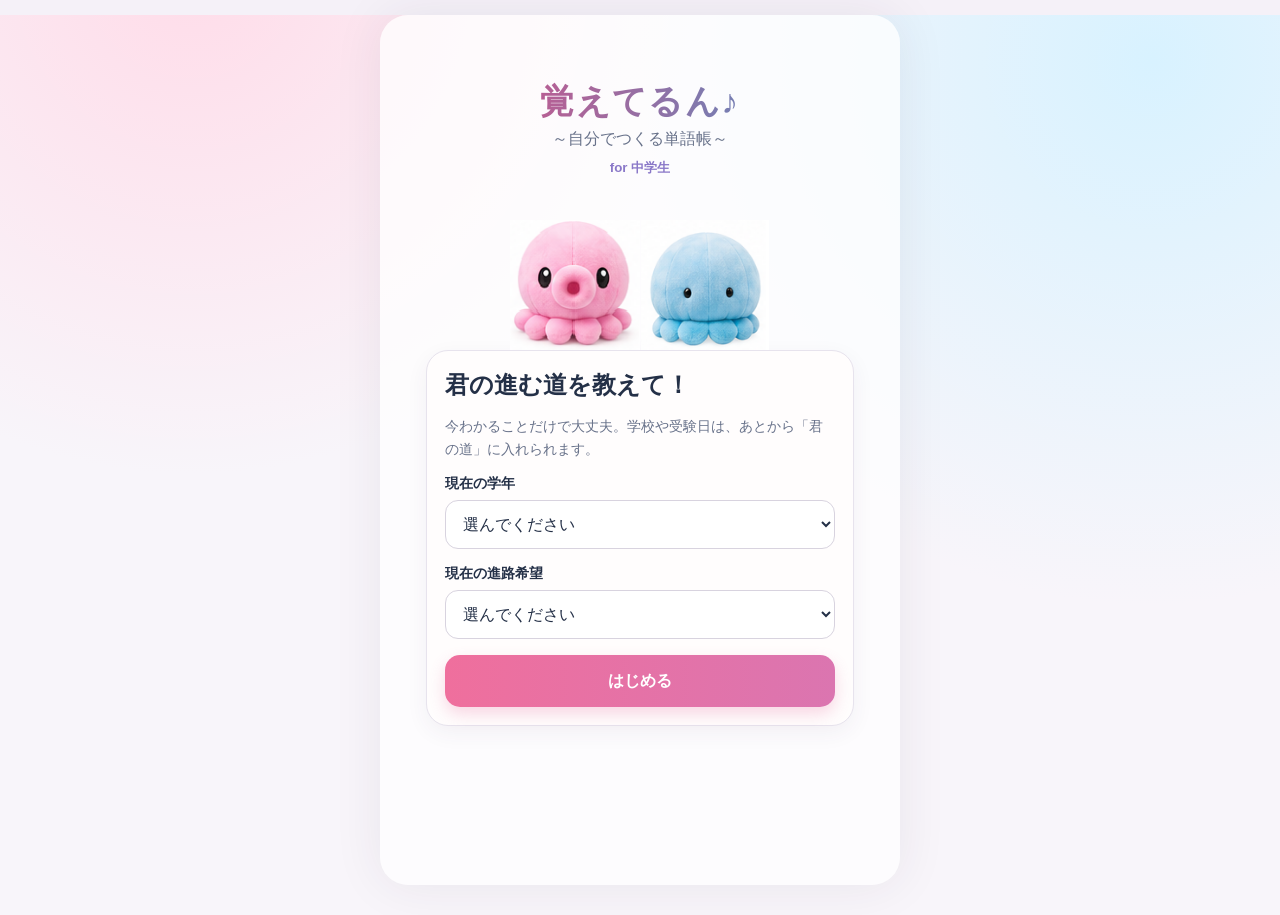
==== index.html @ 460a7e3c "Initial release of 覚えてるん v0.1" ====
<!doctype html>
<html lang="ja">
<head>
  <meta charset="utf-8">
  <meta name="viewport" content="width=device-width,initial-scale=1,viewport-fit=cover">
  <meta name="theme-color" content="#fff7fb">
  <meta name="description" content="覚えていないことを見つけるのが怖くない、自分でつくる中学生向け単語帳。">
  <title>覚えてるん♪ ～自分でつくる単語帳～</title>
  <link rel="stylesheet" href="styles.css">
</head>
<body>
  <div id="app" class="app-shell" aria-live="polite"></div>
  <div id="toast" class="toast" role="status"></div>
  <input id="import-file" type="file" accept="application/json" hidden>
  <script src="js/config.js"></script>
  <script src="js/stories.js"></script>
  <script src="js/storage.js"></script>
  <script src="js/app.js"></script>
</body>
</html>
---- styles.css ----
:root{--ink:#243047;--muted:#68728a;--paper:#fffdfd;--pink:#ef6f9d;--pink-soft:#ffe2ec;--blue:#5aa9d6;--blue-soft:#dff3ff;--violet:#8a78c8;--line:#e7e3ed;--shadow:0 10px 30px rgba(65,54,91,.10);--radius:22px;--safe:env(safe-area-inset-bottom,0px)}
.exam-goal{background:linear-gradient(135deg,#fff4f8,#edf8ff);border-color:#ead9e4}.exam-goal span{color:var(--violet);font-size:13px;font-weight:700}.exam-goal h2{font-size:25px;margin:8px 0 4px}.exam-goal p{margin:0;color:var(--muted)}.exam-goal.today{background:linear-gradient(135deg,#fff0f5,#e7f5ff)}.exam-goal.complete{background:#f5f2f8}
*{box-sizing:border-box}html{background:#f5f1f8}body{margin:0;color:var(--ink);font-family:"Hiragino Kaku Gothic ProN","Yu Gothic",Meiryo,sans-serif;background:radial-gradient(circle at 15% -5%,#ffdce9 0,transparent 35%),radial-gradient(circle at 90% 5%,#d8f2ff 0,transparent 38%),#f8f5fa;min-height:100vh}button,input,select,textarea{font:inherit}button{cursor:pointer}.app-shell{max-width:520px;min-height:100vh;margin:auto;background:rgba(255,255,255,.75);box-shadow:0 0 50px rgba(46,38,62,.08);padding-bottom:calc(82px + var(--safe))}.topbar{position:sticky;top:0;z-index:5;display:flex;align-items:center;gap:10px;padding:14px 18px;background:rgba(255,253,254,.92);backdrop-filter:blur(12px);border-bottom:1px solid rgba(231,227,237,.8)}.topbar h1{font-size:18px;margin:0;flex:1}.back,.icon-btn{border:0;background:#f0edf5;color:var(--ink);width:42px;height:42px;border-radius:14px}.content{padding:18px}.brand{text-align:center;padding:12px 8px 8px}.brand h1{font-size:34px;letter-spacing:.04em;margin:0;background:linear-gradient(90deg,#d94f84,#528fc3);color:transparent;background-clip:text}.brand p{margin:4px 0;color:var(--muted)}.brand small{display:inline-block;margin-top:5px;color:var(--violet);font-weight:700}.home-actions{display:grid;gap:14px;margin-top:16px}.hero-action{border:0;min-height:170px;border-radius:28px;padding:18px;text-align:left;display:grid;grid-template-columns:1fr 130px;align-items:center;box-shadow:var(--shadow);color:var(--ink);transition:.18s transform}.hero-action:active{transform:scale(.985)}.hero-action.absorb{background:linear-gradient(135deg,#fff1f6,#ffdce8)}.hero-action.release{background:linear-gradient(135deg,#eef9ff,#d7f0ff)}.hero-action img{width:125px;height:125px;object-fit:contain;justify-self:end}.hero-action strong{display:block;font-size:27px}.hero-action span{display:block;margin-top:8px;line-height:1.5}.sub-actions{display:grid;grid-template-columns:1fr 1fr;gap:12px}.sub-action{min-height:92px;border:1px solid var(--line);border-radius:20px;background:var(--paper);padding:15px;text-align:left;color:var(--ink);box-shadow:0 5px 16px rgba(65,54,91,.06)}.sub-action strong{display:block;font-size:18px}.sub-action span{font-size:13px;color:var(--muted)}.daily-note{margin:18px 0 0;padding:14px 16px;border-radius:18px;background:#f3effc;color:#5c4d81;font-size:14px;line-height:1.6}.bottom-nav{position:fixed;bottom:0;z-index:8;width:min(520px,100%);display:grid;grid-template-columns:repeat(5,1fr);padding:8px 8px calc(8px + var(--safe));background:rgba(255,255,255,.95);backdrop-filter:blur(14px);border-top:1px solid var(--line)}.bottom-nav button{border:0;background:transparent;color:var(--muted);font-size:11px;min-height:54px;border-radius:14px}.bottom-nav button b{display:block;font-size:19px;margin-bottom:2px}.bottom-nav button.active{background:#f5eef6;color:#a74773;font-weight:700}.panel{background:var(--paper);border:1px solid var(--line);border-radius:var(--radius);padding:18px;box-shadow:0 7px 22px rgba(65,54,91,.06);margin-bottom:14px}.panel h2,.panel h3{margin:0 0 12px}.muted{color:var(--muted);font-size:14px;line-height:1.65}.field{display:block;margin:0 0 16px}.field>span,.legend{display:block;font-size:14px;font-weight:700;margin-bottom:7px}.req{color:#c64d76}.field input,.field select,.field textarea{width:100%;min-height:49px;padding:12px 13px;border:1px solid #d8d3df;border-radius:13px;background:#fff;color:var(--ink);font-size:16px}.field textarea{min-height:100px;resize:vertical}.field input:focus,.field select:focus,.field textarea:focus{outline:3px solid rgba(90,169,214,.22);border-color:var(--blue)}.grid-2{display:grid;grid-template-columns:1fr 1fr;gap:12px}.chips{display:flex;gap:8px;flex-wrap:wrap}.chip{position:relative}.chip input{position:absolute;opacity:0}.chip span,.filter-chip{display:inline-flex;align-items:center;min-height:42px;padding:8px 13px;border:1px solid #d9d3e0;border-radius:999px;background:#fff;font-size:14px}.chip input:checked+span,.filter-chip.selected{background:#ede5ff;border-color:#9a7fda;color:#554177;font-weight:700}.primary,.secondary,.danger,.choice{width:100%;min-height:52px;border-radius:15px;border:0;padding:12px 15px;font-weight:700}.primary{background:linear-gradient(90deg,var(--pink),#db75b0);color:#fff;box-shadow:0 7px 16px rgba(226,94,145,.24)}.primary.blue{background:linear-gradient(90deg,#4fa4d5,#6fafd7)}.secondary{background:#f0edf5;color:var(--ink)}.danger{background:#fff0f2;color:#a83f58;border:1px solid #f2c9d1}.inline-actions{display:flex;gap:10px}.inline-actions>*{flex:1}.link-btn{border:0;background:transparent;color:#576fbd;text-decoration:underline;padding:8px}.section-title{display:flex;align-items:center;justify-content:space-between;margin:8px 0 12px}.section-title h2{font-size:21px;margin:0}.count{font-size:13px;color:var(--muted)}.empty{text-align:center;padding:30px 15px;color:var(--muted)}.option-list{display:grid;gap:10px}.choice{background:#fff;border:1px solid var(--line);text-align:left;color:var(--ink);box-shadow:0 5px 14px rgba(65,54,91,.04)}.choice span{display:block;color:var(--muted);font-size:13px;margin-top:4px}.review-card{min-height:330px;display:flex;flex-direction:column;justify-content:center;text-align:center;background:linear-gradient(145deg,#fff,#fff8fb)}.review-card .subject{color:var(--pink);font-size:13px;font-weight:700}.review-card h2{font-size:27px;line-height:1.55;margin:22px 0}.answer{margin:14px 0;padding:18px;text-align:left;border-radius:16px;background:#f1f8fc;white-space:pre-wrap;line-height:1.75}.ratings{display:grid;grid-template-columns:1fr 1fr;gap:10px}.ratings button{min-height:55px;border:1px solid var(--line);border-radius:15px;background:#fff;color:var(--ink);font-weight:700}.ratings button:nth-child(1){background:#e5f7ee}.ratings button:nth-child(2){background:#edf5ff}.ratings button:nth-child(3){background:#fff7dd}.ratings button:nth-child(4){background:#f5f0fa}.progress{height:7px;background:#eae6ef;border-radius:999px;overflow:hidden;margin-bottom:15px}.progress i{display:block;height:100%;background:linear-gradient(90deg,var(--pink),var(--blue))}.milestone{background:linear-gradient(135deg,#685d9d,#4e83ae);color:#fff}.milestone .muted{color:#e7e8f6}.exam-item,.story-item{display:flex;align-items:center;gap:12px;padding:14px 0;border-bottom:1px solid var(--line)}.exam-item:last-child,.story-item:last-child{border-bottom:0}.date-badge{min-width:58px;text-align:center;padding:8px;border-radius:13px;background:#eef5fb;font-weight:700;font-size:13px}.story-item button{flex:1;border:0;background:transparent;text-align:left;padding:4px;color:var(--ink)}.story-item.locked{opacity:.52}.story-type{font-size:11px;font-weight:700;color:var(--violet)}.unread{width:9px;height:9px;background:var(--pink);border-radius:50%}.story-body{white-space:pre-wrap;line-height:2;font-size:16px}.setup{padding:30px 20px}.setup-characters{display:flex;justify-content:center;align-items:end;height:165px}.setup-characters img{width:130px;height:130px;object-fit:contain}.toast{position:fixed;left:50%;bottom:100px;z-index:20;transform:translate(-50%,20px);background:#293143;color:#fff;padding:12px 18px;border-radius:14px;opacity:0;pointer-events:none;transition:.2s;max-width:88%;text-align:center}.toast.show{opacity:1;transform:translate(-50%,0)}.settings-row{padding:14px 0;border-bottom:1px solid var(--line)}.settings-row:last-child{border:0}.version{text-align:center;color:var(--muted);font-size:12px;margin-top:22px}@media(min-width:700px){.app-shell{min-height:calc(100vh - 30px);margin:15px auto;border-radius:28px;overflow:hidden}.bottom-nav{bottom:15px;border-radius:0 0 28px 28px}.content{padding:22px 26px}}@media(max-width:390px){.hero-action{grid-template-columns:1fr 105px;min-height:150px}.hero-action img{width:103px;height:103px}.hero-action strong{font-size:24px}.grid-2{grid-template-columns:1fr}}
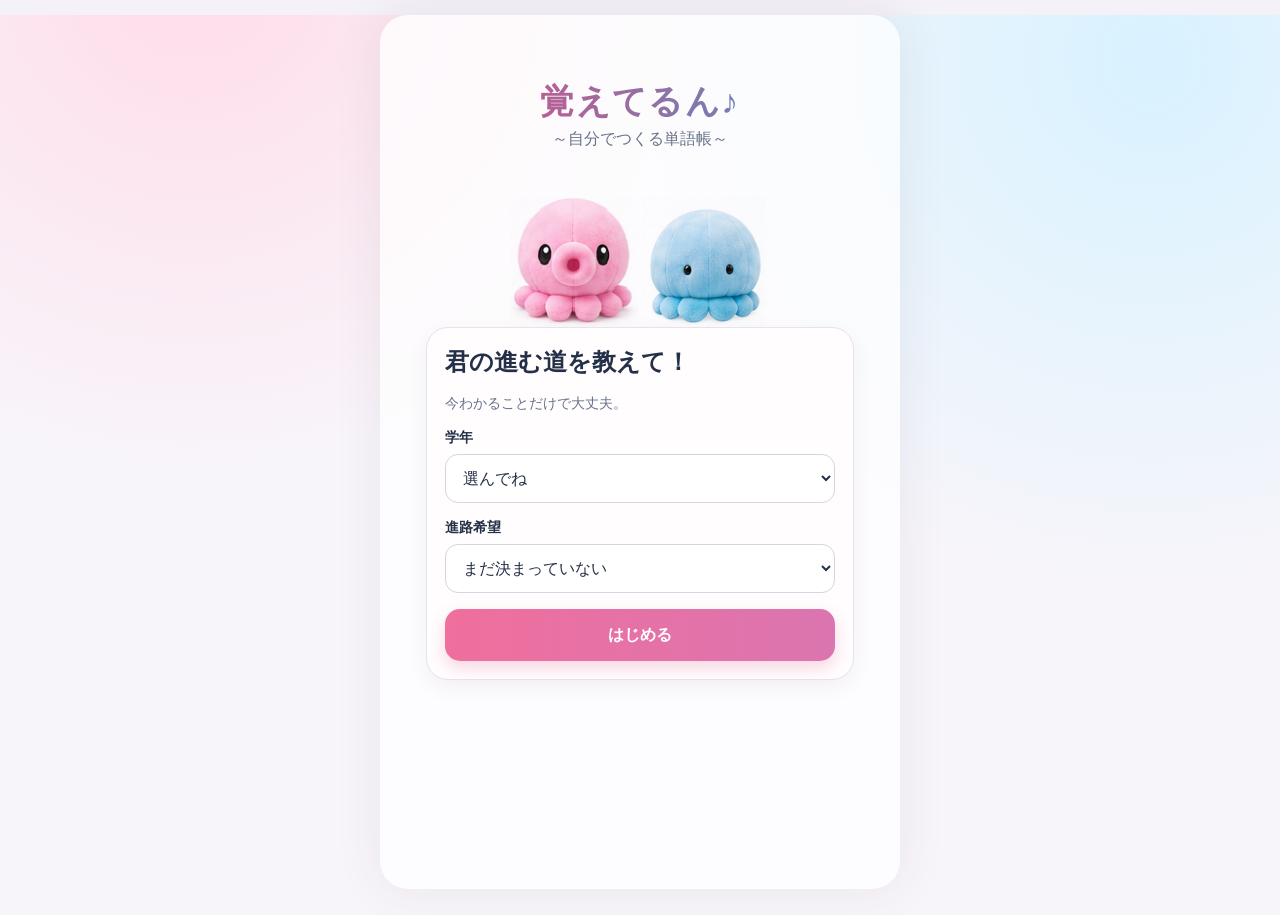
==== commit 9eb2513b: "Release 覚えてるん v0.2" ====
--- a/index.html
+++ b/index.html
@@ -4,8 +4,14 @@
   <meta charset="utf-8">
   <meta name="viewport" content="width=device-width,initial-scale=1,viewport-fit=cover">
   <meta name="theme-color" content="#fff7fb">
+  <meta name="apple-mobile-web-app-capable" content="yes">
+  <meta name="apple-mobile-web-app-status-bar-style" content="default">
+  <meta name="apple-mobile-web-app-title" content="覚えてるん♪">
   <meta name="description" content="覚えていないことを見つけるのが怖くない、自分でつくる中学生向け単語帳。">
   <title>覚えてるん♪ ～自分でつくる単語帳～</title>
+  <link rel="manifest" href="manifest.webmanifest">
+  <link rel="icon" type="image/png" sizes="192x192" href="assets/icon-192.png">
+  <link rel="apple-touch-icon" href="assets/apple-touch-icon.png">
   <link rel="stylesheet" href="styles.css">
 </head>
 <body>
@@ -13,8 +19,10 @@
   <div id="toast" class="toast" role="status"></div>
   <input id="import-file" type="file" accept="application/json" hidden>
   <script src="js/config.js"></script>
+  <script src="js/characters.js"></script>
   <script src="js/stories.js"></script>
   <script src="js/storage.js"></script>
   <script src="js/app.js"></script>
+  <script>if('serviceWorker' in navigator){addEventListener('load',()=>navigator.serviceWorker.register('./service-worker.js'))}</script>
 </body>
 </html>
--- a/styles.css
+++ b/styles.css
@@ -1,3 +1,9 @@
 :root{--ink:#243047;--muted:#68728a;--paper:#fffdfd;--pink:#ef6f9d;--pink-soft:#ffe2ec;--blue:#5aa9d6;--blue-soft:#dff3ff;--violet:#8a78c8;--line:#e7e3ed;--shadow:0 10px 30px rgba(65,54,91,.10);--radius:22px;--safe:env(safe-area-inset-bottom,0px)}
 .exam-goal{background:linear-gradient(135deg,#fff4f8,#edf8ff);border-color:#ead9e4}.exam-goal span{color:var(--violet);font-size:13px;font-weight:700}.exam-goal h2{font-size:25px;margin:8px 0 4px}.exam-goal p{margin:0;color:var(--muted)}.exam-goal.today{background:linear-gradient(135deg,#fff0f5,#e7f5ff)}.exam-goal.complete{background:#f5f2f8}
-*{box-sizing:border-box}html{background:#f5f1f8}body{margin:0;color:var(--ink);font-family:"Hiragino Kaku Gothic ProN","Yu Gothic",Meiryo,sans-serif;background:radial-gradient(circle at 15% -5%,#ffdce9 0,transparent 35%),radial-gradient(circle at 90% 5%,#d8f2ff 0,transparent 38%),#f8f5fa;min-height:100vh}button,input,select,textarea{font:inherit}button{cursor:pointer}.app-shell{max-width:520px;min-height:100vh;margin:auto;background:rgba(255,255,255,.75);box-shadow:0 0 50px rgba(46,38,62,.08);padding-bottom:calc(82px + var(--safe))}.topbar{position:sticky;top:0;z-index:5;display:flex;align-items:center;gap:10px;padding:14px 18px;background:rgba(255,253,254,.92);backdrop-filter:blur(12px);border-bottom:1px solid rgba(231,227,237,.8)}.topbar h1{font-size:18px;margin:0;flex:1}.back,.icon-btn{border:0;background:#f0edf5;color:var(--ink);width:42px;height:42px;border-radius:14px}.content{padding:18px}.brand{text-align:center;padding:12px 8px 8px}.brand h1{font-size:34px;letter-spacing:.04em;margin:0;background:linear-gradient(90deg,#d94f84,#528fc3);color:transparent;background-clip:text}.brand p{margin:4px 0;color:var(--muted)}.brand small{display:inline-block;margin-top:5px;color:var(--violet);font-weight:700}.home-actions{display:grid;gap:14px;margin-top:16px}.hero-action{border:0;min-height:170px;border-radius:28px;padding:18px;text-align:left;display:grid;grid-template-columns:1fr 130px;align-items:center;box-shadow:var(--shadow);color:var(--ink);transition:.18s transform}.hero-action:active{transform:scale(.985)}.hero-action.absorb{background:linear-gradient(135deg,#fff1f6,#ffdce8)}.hero-action.release{background:linear-gradient(135deg,#eef9ff,#d7f0ff)}.hero-action img{width:125px;height:125px;object-fit:contain;justify-self:end}.hero-action strong{display:block;font-size:27px}.hero-action span{display:block;margin-top:8px;line-height:1.5}.sub-actions{display:grid;grid-template-columns:1fr 1fr;gap:12px}.sub-action{min-height:92px;border:1px solid var(--line);border-radius:20px;background:var(--paper);padding:15px;text-align:left;color:var(--ink);box-shadow:0 5px 16px rgba(65,54,91,.06)}.sub-action strong{display:block;font-size:18px}.sub-action span{font-size:13px;color:var(--muted)}.daily-note{margin:18px 0 0;padding:14px 16px;border-radius:18px;background:#f3effc;color:#5c4d81;font-size:14px;line-height:1.6}.bottom-nav{position:fixed;bottom:0;z-index:8;width:min(520px,100%);display:grid;grid-template-columns:repeat(5,1fr);padding:8px 8px calc(8px + var(--safe));background:rgba(255,255,255,.95);backdrop-filter:blur(14px);border-top:1px solid var(--line)}.bottom-nav button{border:0;background:transparent;color:var(--muted);font-size:11px;min-height:54px;border-radius:14px}.bottom-nav button b{display:block;font-size:19px;margin-bottom:2px}.bottom-nav button.active{background:#f5eef6;color:#a74773;font-weight:700}.panel{background:var(--paper);border:1px solid var(--line);border-radius:var(--radius);padding:18px;box-shadow:0 7px 22px rgba(65,54,91,.06);margin-bottom:14px}.panel h2,.panel h3{margin:0 0 12px}.muted{color:var(--muted);font-size:14px;line-height:1.65}.field{display:block;margin:0 0 16px}.field>span,.legend{display:block;font-size:14px;font-weight:700;margin-bottom:7px}.req{color:#c64d76}.field input,.field select,.field textarea{width:100%;min-height:49px;padding:12px 13px;border:1px solid #d8d3df;border-radius:13px;background:#fff;color:var(--ink);font-size:16px}.field textarea{min-height:100px;resize:vertical}.field input:focus,.field select:focus,.field textarea:focus{outline:3px solid rgba(90,169,214,.22);border-color:var(--blue)}.grid-2{display:grid;grid-template-columns:1fr 1fr;gap:12px}.chips{display:flex;gap:8px;flex-wrap:wrap}.chip{position:relative}.chip input{position:absolute;opacity:0}.chip span,.filter-chip{display:inline-flex;align-items:center;min-height:42px;padding:8px 13px;border:1px solid #d9d3e0;border-radius:999px;background:#fff;font-size:14px}.chip input:checked+span,.filter-chip.selected{background:#ede5ff;border-color:#9a7fda;color:#554177;font-weight:700}.primary,.secondary,.danger,.choice{width:100%;min-height:52px;border-radius:15px;border:0;padding:12px 15px;font-weight:700}.primary{background:linear-gradient(90deg,var(--pink),#db75b0);color:#fff;box-shadow:0 7px 16px rgba(226,94,145,.24)}.primary.blue{background:linear-gradient(90deg,#4fa4d5,#6fafd7)}.secondary{background:#f0edf5;color:var(--ink)}.danger{background:#fff0f2;color:#a83f58;border:1px solid #f2c9d1}.inline-actions{display:flex;gap:10px}.inline-actions>*{flex:1}.link-btn{border:0;background:transparent;color:#576fbd;text-decoration:underline;padding:8px}.section-title{display:flex;align-items:center;justify-content:space-between;margin:8px 0 12px}.section-title h2{font-size:21px;margin:0}.count{font-size:13px;color:var(--muted)}.empty{text-align:center;padding:30px 15px;color:var(--muted)}.option-list{display:grid;gap:10px}.choice{background:#fff;border:1px solid var(--line);text-align:left;color:var(--ink);box-shadow:0 5px 14px rgba(65,54,91,.04)}.choice span{display:block;color:var(--muted);font-size:13px;margin-top:4px}.review-card{min-height:330px;display:flex;flex-direction:column;justify-content:center;text-align:center;background:linear-gradient(145deg,#fff,#fff8fb)}.review-card .subject{color:var(--pink);font-size:13px;font-weight:700}.review-card h2{font-size:27px;line-height:1.55;margin:22px 0}.answer{margin:14px 0;padding:18px;text-align:left;border-radius:16px;background:#f1f8fc;white-space:pre-wrap;line-height:1.75}.ratings{display:grid;grid-template-columns:1fr 1fr;gap:10px}.ratings button{min-height:55px;border:1px solid var(--line);border-radius:15px;background:#fff;color:var(--ink);font-weight:700}.ratings button:nth-child(1){background:#e5f7ee}.ratings button:nth-child(2){background:#edf5ff}.ratings button:nth-child(3){background:#fff7dd}.ratings button:nth-child(4){background:#f5f0fa}.progress{height:7px;background:#eae6ef;border-radius:999px;overflow:hidden;margin-bottom:15px}.progress i{display:block;height:100%;background:linear-gradient(90deg,var(--pink),var(--blue))}.milestone{background:linear-gradient(135deg,#685d9d,#4e83ae);color:#fff}.milestone .muted{color:#e7e8f6}.exam-item,.story-item{display:flex;align-items:center;gap:12px;padding:14px 0;border-bottom:1px solid var(--line)}.exam-item:last-child,.story-item:last-child{border-bottom:0}.date-badge{min-width:58px;text-align:center;padding:8px;border-radius:13px;background:#eef5fb;font-weight:700;font-size:13px}.story-item button{flex:1;border:0;background:transparent;text-align:left;padding:4px;color:var(--ink)}.story-item.locked{opacity:.52}.story-type{font-size:11px;font-weight:700;color:var(--violet)}.unread{width:9px;height:9px;background:var(--pink);border-radius:50%}.story-body{white-space:pre-wrap;line-height:2;font-size:16px}.setup{padding:30px 20px}.setup-characters{display:flex;justify-content:center;align-items:end;height:165px}.setup-characters img{width:130px;height:130px;object-fit:contain}.toast{position:fixed;left:50%;bottom:100px;z-index:20;transform:translate(-50%,20px);background:#293143;color:#fff;padding:12px 18px;border-radius:14px;opacity:0;pointer-events:none;transition:.2s;max-width:88%;text-align:center}.toast.show{opacity:1;transform:translate(-50%,0)}.settings-row{padding:14px 0;border-bottom:1px solid var(--line)}.settings-row:last-child{border:0}.version{text-align:center;color:var(--muted);font-size:12px;margin-top:22px}@media(min-width:700px){.app-shell{min-height:calc(100vh - 30px);margin:15px auto;border-radius:28px;overflow:hidden}.bottom-nav{bottom:15px;border-radius:0 0 28px 28px}.content{padding:22px 26px}}@media(max-width:390px){.hero-action{grid-template-columns:1fr 105px;min-height:150px}.hero-action img{width:103px;height:103px}.hero-action strong{font-size:24px}.grid-2{grid-template-columns:1fr}}
+.sparkle{display:inline-block;color:#e585ae;font-size:22px;animation:twinkle 2.6s ease-in-out infinite}@keyframes twinkle{50%{transform:rotate(18deg) scale(1.18);opacity:.55}}.howto-link{grid-column:1/-1;min-height:72px;background:linear-gradient(100deg,#fff6fa,#f0f8ff)}
+.library-entry{width:100%;display:flex;align-items:center;gap:12px;margin-bottom:14px;padding:15px;border:1px solid #eadce5;border-radius:19px;background:linear-gradient(110deg,#fff2f7,#eef9ff);color:var(--ink);text-align:left;box-shadow:var(--shadow)}.library-entry>span{font-size:28px}.library-entry div{flex:1}.library-entry b,.library-entry small{display:block}.library-entry small{color:var(--muted);margin-top:3px}.library-entry i,.saved-card i{font-size:28px;color:var(--violet);font-style:normal}
+.direction-options{display:grid;gap:9px}.direction-option{position:relative}.direction-option input{position:absolute;opacity:0}.direction-option span{display:block;padding:12px 14px;border:1px solid var(--line);border-radius:14px;background:#fff}.direction-option small{display:block;color:var(--muted);margin-top:3px}.direction-option input:checked+span{border-color:#9c83d5;background:linear-gradient(100deg,#f5efff,#edf8ff);box-shadow:0 0 0 3px rgba(138,120,200,.12)}.field-note{font-size:12px;color:var(--muted);margin:8px 2px 0}.compact{width:auto;min-width:72px}
+.filter-panel{position:sticky;top:70px;z-index:3}.horizontal-scroll{flex-wrap:nowrap;overflow:auto;padding-bottom:4px}.horizontal-scroll>*{flex:0 0 auto}.card-library{display:grid;gap:10px}.saved-card{width:100%;display:flex;align-items:center;gap:12px;padding:13px;border:1px solid var(--line);border-radius:17px;background:#fff;text-align:left;color:var(--ink);box-shadow:0 5px 15px rgba(65,54,91,.05)}.saved-card div{min-width:0;flex:1}.saved-card b,.saved-card small{display:block;overflow:hidden;text-overflow:ellipsis;white-space:nowrap}.saved-card small{color:var(--muted);margin-top:5px}.subject-dot{width:38px;height:38px;display:grid;place-items:center;border-radius:13px;background:linear-gradient(135deg,var(--pink-soft),var(--blue-soft));font-weight:700}.delete-card{margin-top:12px}
+.character-panel{display:flex;align-items:center;gap:14px;text-align:left!important}.character-panel img{width:92px;height:92px;object-fit:contain}.character-panel h2{font-size:20px}.guide-hero{display:flex;align-items:center;gap:14px;margin-bottom:18px;min-width:0}.guide-hero img{flex:0 0 82px;width:82px;height:82px;object-fit:contain}.guide-hero .speech{min-width:0;flex:1}.path-guide{padding:8px 4px}.speech{position:relative;padding:13px;border-radius:18px;line-height:1.6;font-size:14px}.speech b{display:block;font-size:12px}.speech.pink{background:var(--pink-soft)}.speech.blue{background:var(--blue-soft)}.guide-card{position:relative;margin:13px 0;padding:20px 18px 17px;border:1px solid var(--line);border-radius:22px;background:#fff;box-shadow:var(--shadow)}.guide-card>span{position:absolute;top:-8px;left:14px;width:29px;height:29px;display:grid;place-items:center;border-radius:50%;background:linear-gradient(135deg,var(--pink),var(--violet));color:#fff;font-weight:700}.guide-card h2{font-size:19px;margin:4px 0 10px}.guide-card p,.guide-finale p{line-height:1.8;margin:0;color:#535e75}.guide-finale{text-align:center;margin-top:20px;padding:22px 17px;border-radius:25px;background:linear-gradient(145deg,#fff0f6,#eaf8ff)}.guide-pair{display:flex;justify-content:center;align-items:center;gap:8px;margin-bottom:6px}.guide-finale img{width:78px;height:78px;object-fit:contain}.guide-finale h2{font-size:20px;line-height:1.6}
+.reaction-backdrop{position:fixed;inset:0;z-index:40;display:grid;place-items:center;padding:18px;background:rgba(43,39,59,.42);backdrop-filter:blur(5px)}.reaction-card{position:relative;width:min(420px,100%);max-height:90vh;overflow:auto;padding:20px;border-radius:28px;background:linear-gradient(145deg,#fff9fc,#f2faff);box-shadow:0 25px 70px rgba(38,31,60,.28);animation:pop .25s ease-out}.reaction-close{position:absolute;right:14px;top:14px;width:38px;height:38px;border:0;border-radius:50%;background:#eeeaf3}.reaction-pair{text-align:center;height:95px}.reaction-pair img{width:90px;height:90px;object-fit:contain;margin:-7px}.reaction-card h2{text-align:center;font-size:21px}.dialogue p{max-width:88%;padding:11px 13px;border-radius:16px;line-height:1.55;margin:9px 0}.dialogue p b{display:block;font-size:11px;margin-bottom:2px}.dialogue .takopii{background:var(--pink-soft)}.dialogue .kurapii{margin-left:auto;background:var(--blue-soft)}@keyframes pop{from{opacity:0;transform:scale(.92) translateY(12px)}}
+*{box-sizing:border-box}html{background:#f5f1f8;scroll-padding-bottom:calc(150px + var(--safe))}body{margin:0;color:var(--ink);font-family:"Hiragino Kaku Gothic ProN","Yu Gothic",Meiryo,sans-serif;background:radial-gradient(circle at 15% -5%,#ffdce9 0,transparent 35%),radial-gradient(circle at 90% 5%,#d8f2ff 0,transparent 38%),#f8f5fa;min-height:100vh}button,input,select,textarea{font:inherit}button{cursor:pointer}.app-shell{max-width:520px;min-height:100vh;margin:auto;background:rgba(255,255,255,.75);box-shadow:0 0 50px rgba(46,38,62,.08)}.topbar{position:sticky;top:0;z-index:5;display:flex;align-items:center;gap:10px;padding:14px 18px;background:rgba(255,253,254,.92);backdrop-filter:blur(12px);border-bottom:1px solid rgba(231,227,237,.8)}.topbar h1{font-size:18px;margin:0;flex:1}.back,.icon-btn{border:0;background:#f0edf5;color:var(--ink);width:42px;height:42px;border-radius:14px}.content{padding:18px 18px calc(150px + var(--safe))}.brand{text-align:center;padding:12px 8px 8px}.brand h1{font-size:34px;letter-spacing:.04em;margin:0;background:linear-gradient(90deg,#d94f84,#528fc3);color:transparent;background-clip:text}.brand p{margin:4px 0;color:var(--muted)}.brand small{display:inline-block;margin-top:5px;color:var(--violet);font-weight:700}.home-actions{display:grid;gap:14px;margin-top:16px}.hero-action{border:0;min-height:170px;border-radius:28px;padding:18px;text-align:left;display:grid;grid-template-columns:1fr 130px;align-items:center;box-shadow:var(--shadow);color:var(--ink);transition:.18s transform}.hero-action:active{transform:scale(.985)}.hero-action.absorb{background:linear-gradient(135deg,#fff1f6,#ffdce8)}.hero-action.release{background:linear-gradient(135deg,#eef9ff,#d7f0ff)}.hero-action img{width:125px;height:125px;object-fit:contain;justify-self:end}.hero-action strong{display:block;font-size:27px}.hero-action span{display:block;margin-top:8px;line-height:1.5}.sub-actions{display:grid;grid-template-columns:1fr 1fr;gap:12px}.sub-action{min-height:92px;border:1px solid var(--line);border-radius:20px;background:var(--paper);padding:15px;text-align:left;color:var(--ink);box-shadow:0 5px 16px rgba(65,54,91,.06)}.sub-action strong{display:block;font-size:18px}.sub-action span{font-size:13px;color:var(--muted)}.daily-note{margin:18px 0 0;padding:14px 16px;border-radius:18px;background:#f3effc;color:#5c4d81;font-size:14px;line-height:1.6}.bottom-nav{position:fixed;bottom:0;z-index:8;width:min(520px,100%);display:grid;grid-template-columns:repeat(5,1fr);padding:8px 8px calc(8px + var(--safe));background:rgba(255,255,255,.95);backdrop-filter:blur(14px);border-top:1px solid var(--line)}.bottom-nav button{border:0;background:transparent;color:var(--muted);font-size:11px;min-height:54px;border-radius:14px}.bottom-nav button b{display:block;font-size:19px;margin-bottom:2px}.bottom-nav button.active{background:#f5eef6;color:#a74773;font-weight:700}.panel{background:var(--paper);border:1px solid var(--line);border-radius:var(--radius);padding:18px;box-shadow:0 7px 22px rgba(65,54,91,.06);margin-bottom:14px}.panel h2,.panel h3{margin:0 0 12px}.muted{color:var(--muted);font-size:14px;line-height:1.65}.field{display:block;margin:0 0 16px}.field>span,.legend{display:block;font-size:14px;font-weight:700;margin-bottom:7px}.req{color:#c64d76}.field input,.field select,.field textarea{width:100%;min-height:49px;padding:12px 13px;border:1px solid #d8d3df;border-radius:13px;background:#fff;color:var(--ink);font-size:16px}.field textarea{min-height:100px;resize:vertical}.field input:focus,.field select:focus,.field textarea:focus{outline:3px solid rgba(90,169,214,.22);border-color:var(--blue)}.grid-2{display:grid;grid-template-columns:1fr 1fr;gap:12px}.chips{display:flex;gap:8px;flex-wrap:wrap}.chip{position:relative}.chip input{position:absolute;opacity:0}.chip span,.filter-chip{display:inline-flex;align-items:center;min-height:42px;padding:8px 13px;border:1px solid #d9d3e0;border-radius:999px;background:#fff;font-size:14px}.chip input:checked+span,.filter-chip.selected{background:#ede5ff;border-color:#9a7fda;color:#554177;font-weight:700}.primary,.secondary,.danger,.choice{width:100%;min-height:52px;border-radius:15px;border:0;padding:12px 15px;font-weight:700}.primary{background:linear-gradient(90deg,var(--pink),#db75b0);color:#fff;box-shadow:0 7px 16px rgba(226,94,145,.24)}.primary.blue{background:linear-gradient(90deg,#4fa4d5,#6fafd7)}.secondary{background:#f0edf5;color:var(--ink)}.danger{background:#fff0f2;color:#a83f58;border:1px solid #f2c9d1}.inline-actions{display:flex;gap:10px}.inline-actions>*{flex:1}.link-btn{border:0;background:transparent;color:#576fbd;text-decoration:underline;padding:8px}.section-title{display:flex;align-items:center;justify-content:space-between;margin:8px 0 12px}.section-title h2{font-size:21px;margin:0}.count{font-size:13px;color:var(--muted)}.empty{text-align:center;padding:30px 15px;color:var(--muted)}.option-list{display:grid;gap:10px}.choice{background:#fff;border:1px solid var(--line);text-align:left;color:var(--ink);box-shadow:0 5px 14px rgba(65,54,91,.04)}.choice span{display:block;color:var(--muted);font-size:13px;margin-top:4px}.review-card{min-height:330px;display:flex;flex-direction:column;justify-content:center;text-align:center;background:linear-gradient(145deg,#fff,#fff8fb)}.review-card .subject{color:var(--pink);font-size:13px;font-weight:700}.review-card h2{font-size:27px;line-height:1.55;margin:22px 0}.answer{margin:14px 0;padding:18px;text-align:left;border-radius:16px;background:#f1f8fc;white-space:pre-wrap;line-height:1.75}.ratings{display:grid;grid-template-columns:1fr 1fr;gap:10px}.ratings button{min-height:55px;border:1px solid var(--line);border-radius:15px;background:#fff;color:var(--ink);font-weight:700}.ratings button:nth-child(1){background:#e5f7ee}.ratings button:nth-child(2){background:#edf5ff}.ratings button:nth-child(3){background:#fff7dd}.ratings button:nth-child(4){background:#f5f0fa}.progress{height:7px;background:#eae6ef;border-radius:999px;overflow:hidden;margin-bottom:15px}.progress i{display:block;height:100%;background:linear-gradient(90deg,var(--pink),var(--blue))}.milestone{background:linear-gradient(135deg,#685d9d,#4e83ae);color:#fff}.milestone .muted{color:#e7e8f6}.exam-item,.story-item{display:flex;align-items:center;gap:12px;padding:14px 0;border-bottom:1px solid var(--line)}.exam-item:last-child,.story-item:last-child{border-bottom:0}.date-badge{min-width:58px;text-align:center;padding:8px;border-radius:13px;background:#eef5fb;font-weight:700;font-size:13px}.story-item button{flex:1;border:0;background:transparent;text-align:left;padding:4px;color:var(--ink)}.story-item.locked{opacity:.52}.story-type{font-size:11px;font-weight:700;color:var(--violet)}.unread{width:9px;height:9px;background:var(--pink);border-radius:50%}.story-body{white-space:pre-wrap;line-height:2;font-size:16px}.setup{padding:30px 20px}.setup-characters{display:flex;justify-content:center;align-items:end;height:165px}.setup-characters img{width:130px;height:130px;object-fit:contain}.toast{position:fixed;left:50%;bottom:100px;z-index:20;transform:translate(-50%,20px);background:#293143;color:#fff;padding:12px 18px;border-radius:14px;opacity:0;pointer-events:none;transition:.2s;max-width:88%;text-align:center}.toast.show{opacity:1;transform:translate(-50%,0)}.settings-row{padding:14px 0;border-bottom:1px solid var(--line)}.settings-row:last-child{border:0}.version{text-align:center;color:var(--muted);font-size:12px;margin-top:22px}.hero-action img,.setup-characters img,.character-panel img,.guide-hero img,.guide-finale img,.reaction-pair img{mix-blend-mode:multiply}@media(min-width:700px){.app-shell{min-height:calc(100vh - 30px);margin:15px auto;border-radius:28px;overflow:hidden}.bottom-nav{bottom:15px;border-radius:0 0 28px 28px}.content{padding:22px 26px 165px}}@media(max-width:390px){.hero-action{grid-template-columns:1fr 105px;min-height:150px}.hero-action img{width:103px;height:103px}.hero-action strong{font-size:24px}.grid-2{grid-template-columns:1fr}.guide-hero{align-items:flex-start;gap:10px}.guide-hero img{flex-basis:70px;width:70px;height:70px}.speech{font-size:13px}}
